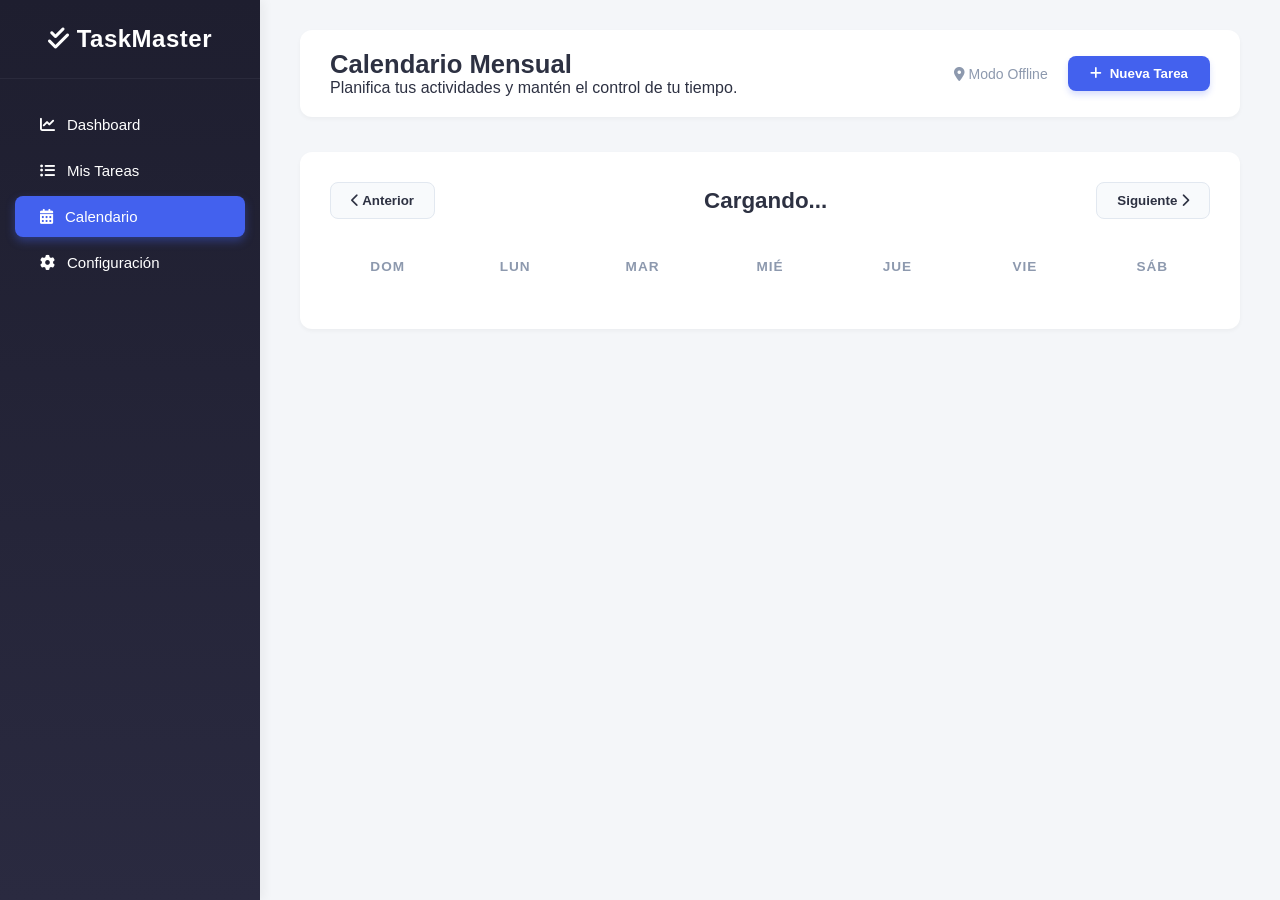
==== calendario.html @ 865f2378 "Creación de la vista calendario" ====
<!DOCTYPE html>
<html lang="es">
<head>
    <meta charset="UTF-8">
    <meta name="viewport" content="width=device-width, initial-scale=1.0">
    <title>Gestor de Tareas - Calendario</title>
    <link href="https://cdnjs.cloudflare.com/ajax/libs/font-awesome/6.0.0/css/all.min.css" rel="stylesheet">
    <link href="css/styles.css" rel="stylesheet">
</head>
<body>

    <aside class="sidebar" id="sidebar-container"></aside>

    <main class="main-content">
        <header class="topbar">
            <div>
                <h1>Calendario Mensual</h1>
                <p>Planifica tus actividades y mantén el control de tu tiempo.</p>
            </div>
            <div class="user-info">
                <span id="api-location"><i class="fas fa-map-marker-alt"></i> Obteniendo ubicación...</span>
                <button class="btn-primary" id="btn-open-modal"><i class="fas fa-plus"></i> Nueva Tarea</button>
            </div>
        </header>

        <section class="calendar-container">
            <div class="calendar-header-controls">
                <button id="prev-month"><i class="fas fa-chevron-left"></i> Anterior</button>
                <h2 id="calendar-month-year">Cargando...</h2>
                <button id="next-month">Siguiente <i class="fas fa-chevron-right"></i></button>
            </div>

            <div class="calendar-grid" style="margin-bottom: 10px;">
                <div class="calendar-day-name">Dom</div>
                <div class="calendar-day-name">Lun</div>
                <div class="calendar-day-name">Mar</div>
                <div class="calendar-day-name">Mié</div>
                <div class="calendar-day-name">Jue</div>
                <div class="calendar-day-name">Vie</div>
                <div class="calendar-day-name">Sáb</div>
            </div>

            <div class="calendar-grid" id="calendar-days">
            </div>
        </section>
    </main>

    <div class="modal" id="task-modal">
        <div class="modal-content">
            <h2 id="modal-title" style="margin-bottom: 20px;">Agregar Nueva Tarea</h2>
            <form id="task-form">
                <input type="hidden" id="task-id">
                <div class="form-group"><label>Título</label><input type="text" id="task-title" required></div>
                <div class="form-group"><label>Descripción</label><textarea id="task-desc" rows="3" required></textarea></div>
                <div class="form-group"><label>Fecha</label><input type="date" id="task-date" required></div>
                <div class="form-group">
                    <label>Estado</label>
                    <select id="task-status"><option value="pending">Pendiente</option><option value="completed">Completada</option></select>
                </div>
                <div class="modal-actions">
                    <button type="button" class="btn-cancel" id="btn-close-modal">Cancelar</button>
                    <button type="submit" class="btn-primary">Guardar</button>
                </div>
            </form>
        </div>
    </div>

    <script src="js/api.js"></script>
    <script src="js/crud.js"></script>
    <script src="js/main.js"></script>
</body>
</html>
---- css/styles.css ----
/* =========================================
   VARIABLES DE DISEÑO (TEMA MODERNO)
   ========================================= */
:root {
    --primary-color: #4361ee;
    --primary-hover: #3a53d0;
    --sidebar-bg: #1e1e2f; /* Un tono oscuro más elegante */
    --bg-color: #f4f6f9; /* Fondo general más suave */
    --text-dark: #2d3142;
    --text-light: #8d99ae;
    --success: #10b981; /* Verde más moderno (Tailwind) */
    --warning: #f59e0b; /* Amarillo/naranja más legible */
    --danger: #ef4444; /* Rojo vibrante */
    --white: #ffffff;
    --border-radius: 12px; /* Curvas más amigables */
    --shadow-sm: 0 2px 4px rgba(0,0,0,0.04);
    --shadow-md: 0 8px 16px rgba(0,0,0,0.06);
    --shadow-hover: 0 12px 24px rgba(67, 97, 238, 0.15);
}

/* =========================================
   RESETEO Y BASE
   ========================================= */
* { 
    margin: 0; 
    padding: 0; 
    box-sizing: border-box; 
    font-family: 'Inter', 'Segoe UI', Tahoma, Geneva, Verdana, sans-serif; 
}
body { 
    background-color: var(--bg-color); 
    color: var(--text-dark); 
    display: flex; 
    height: 100vh; 
    overflow: hidden; 
}

/* =========================================
   PANEL LATERAL (SIDEBAR)
   ========================================= */
.sidebar { 
    width: 260px; 
    background: linear-gradient(180deg, var(--sidebar-bg) 0%, #2a2a40 100%);
    color: var(--white); 
    display: flex; 
    flex-direction: column; 
    box-shadow: 4px 0 10px rgba(0,0,0,0.05);
    z-index: 10;
}
.sidebar-header { 
    padding: 25px 20px; 
    text-align: center; 
    border-bottom: 1px solid rgba(255,255,255,0.05); 
}
.sidebar-header h2 {
    font-size: 1.5rem;
    letter-spacing: 0.5px;
}
.sidebar-menu { 
    list-style: none; 
    padding: 20px 0; 
    flex: 1; 
}
.sidebar-menu li { 
    padding: 12px 25px; 
    margin: 5px 15px;
    border-radius: 8px;
    transition: all 0.3s ease; 
    cursor: pointer; 
}
.sidebar-menu li:hover { 
    background-color: rgba(255,255,255,0.08); 
    transform: translateX(5px);
}
.sidebar-menu li.active { 
    background-color: var(--primary-color); 
    box-shadow: 0 4px 10px rgba(67, 97, 238, 0.4);
}
.sidebar-menu li a { 
    color: var(--white); 
    text-decoration: none; 
    display: flex; 
    align-items: center; 
    gap: 12px; 
    font-size: 15px; 
    font-weight: 500;
}

/* =========================================
   CONTENEDOR PRINCIPAL Y HEADER
   ========================================= */
.main-content { 
    flex: 1; 
    display: flex; 
    flex-direction: column; 
    overflow-y: auto; 
    padding: 30px 40px; 
    scroll-behavior: smooth;
}

.topbar { 
    display: flex; 
    justify-content: space-between; 
    align-items: center; 
    margin-bottom: 35px; 
    background: var(--white);
    padding: 20px 30px;
    border-radius: var(--border-radius);
    box-shadow: var(--shadow-sm);
}
.topbar h1 { font-size: 1.6rem; color: var(--text-dark); }
.user-info { display: flex; align-items: center; gap: 20px; font-size: 14px; color: var(--text-light); }

/* Botones Globales */
.btn-primary { 
    background-color: var(--primary-color); 
    color: var(--white); 
    border: none; 
    padding: 10px 22px; 
    border-radius: 8px; 
    cursor: pointer; 
    font-weight: 600; 
    display: flex;
    align-items: center;
    gap: 8px;
    transition: all 0.3s ease; 
    box-shadow: 0 4px 6px rgba(67, 97, 238, 0.2);
}
.btn-primary:hover { 
    background-color: var(--primary-hover); 
    transform: translateY(-2px);
    box-shadow: 0 6px 12px rgba(67, 97, 238, 0.3);
}

/* =========================================
   DASHBOARD - HERO Y TARJETAS
   ========================================= */
.welcome-hero {
    background: linear-gradient(135deg, #4361ee 0%, #3f37c9 100%);
    color: white;
    padding: 40px;
    border-radius: var(--border-radius);
    margin-bottom: 35px;
    box-shadow: var(--shadow-md);
    position: relative;
    overflow: hidden;
}
/* Efecto decorativo en el Hero */
.welcome-hero::after {
    content: '';
    position: absolute;
    top: -50%;
    right: -10%;
    width: 300px;
    height: 300px;
    background: rgba(255,255,255,0.1);
    border-radius: 50%;
}
.welcome-hero h1 { margin-bottom: 10px; font-size: 2.2rem; font-weight: 700; position: relative; z-index: 1;}
.welcome-hero p { opacity: 0.9; font-size: 1.1rem; max-width: 700px; position: relative; z-index: 1;}

.dashboard-cards { 
    display: grid; 
    grid-template-columns: repeat(auto-fit, minmax(280px, 1fr)); 
    gap: 25px; 
    margin-bottom: 40px; 
}
.card { 
    background-color: var(--white); 
    padding: 25px; 
    border-radius: var(--border-radius); 
    box-shadow: var(--shadow-sm); 
    display: flex; 
    justify-content: space-between; 
    align-items: center; 
    transition: all 0.3s ease;
    border: 1px solid rgba(0,0,0,0.02);
}
.card:hover {
    transform: translateY(-5px);
    box-shadow: var(--shadow-hover);
}
.card-info h3 { font-size: 14px; color: var(--text-light); margin-bottom: 8px; text-transform: uppercase; letter-spacing: 0.5px;}
.card-info .number { font-size: 32px; font-weight: 800; color: var(--text-dark); }
.card i { font-size: 2.5rem; color: var(--primary-color); opacity: 0.2; }

/* =========================================
   SECCIÓN CRUD Y TABLAS (MIS TAREAS)
   ========================================= */
.crud-container { 
    background-color: var(--white); 
    padding: 30px; 
    border-radius: var(--border-radius); 
    box-shadow: var(--shadow-sm); 
    margin-bottom: 40px;
}
.crud-header { 
    display: flex; 
    justify-content: space-between; 
    align-items: center; 
    margin-bottom: 25px; 
    flex-wrap: wrap;
    gap: 15px;
}
.crud-controls { display: flex; gap: 15px; flex-wrap: wrap;}
.crud-controls input, .crud-controls select { 
    padding: 10px 15px; 
    border: 1px solid #e2e8f0; 
    border-radius: 8px; 
    outline: none; 
    font-size: 14px;
    transition: all 0.3s ease;
    background-color: #f8fafc;
}
.crud-controls input:focus, .crud-controls select:focus {
    border-color: var(--primary-color);
    box-shadow: 0 0 0 3px rgba(67, 97, 238, 0.1);
    background-color: var(--white);
}

/* Estilos de Tabla Mejorados */
.table-responsive {
    width: 100%;
    overflow-x: auto; /* Permite scroll horizontal en pantallas pequeñas */
}
table { 
    width: 100%; 
    border-collapse: separate; 
    border-spacing: 0;
}
th, td { 
    text-align: left; 
    padding: 16px 20px; 
    border-bottom: 1px solid #f1f5f9; 
}
th { 
    background-color: #f8fafc; 
    font-weight: 600; 
    color: var(--text-light);
    font-size: 13px;
    text-transform: uppercase;
    letter-spacing: 0.5px;
}
/* Redondear esquinas del encabezado de la tabla */
th:first-child { border-top-left-radius: 8px; border-bottom-left-radius: 8px; }
th:last-child { border-top-right-radius: 8px; border-bottom-right-radius: 8px; }

tbody tr { transition: background-color 0.2s ease; }
tbody tr:hover { background-color: #f8fafc; }

.status-badge { 
    padding: 6px 12px; 
    border-radius: 20px; 
    font-size: 12px; 
    font-weight: 600; 
    display: inline-block;
}
.status-pending { background-color: rgba(245, 158, 11, 0.15); color: #d97706; }
.status-completed { background-color: rgba(16, 185, 129, 0.15); color: #059669; }

.action-btns button { 
    background: #f1f5f9; 
    border: none; 
    cursor: pointer; 
    font-size: 15px; 
    margin-right: 8px; 
    width: 32px;
    height: 32px;
    border-radius: 6px;
    transition: all 0.2s ease; 
}
.btn-edit { color: var(--primary-color); }
.btn-delete { color: var(--danger); }
.action-btns button:hover.btn-edit { background: var(--primary-color); color: white; }
.action-btns button:hover.btn-delete { background: var(--danger); color: white; }

/* =========================================
   MODAL DE FORMULARIOS
   ========================================= */
.modal { 
    display: none; 
    position: fixed; 
    top: 0; left: 0; width: 100%; height: 100%; 
    background-color: rgba(15, 23, 42, 0.6); 
    backdrop-filter: blur(4px); /* Efecto vidrio */
    align-items: center; 
    justify-content: center; 
    z-index: 1000; 
}
.modal-content { 
    background-color: var(--white); 
    padding: 35px; 
    border-radius: 16px; 
    width: 100%;
    max-width: 450px; 
    box-shadow: 0 20px 25px -5px rgba(0, 0, 0, 0.1); 
    transform: translateY(-20px);
    animation: modalSlideIn 0.3s forwards ease-out;
}
@keyframes modalSlideIn {
    to { transform: translateY(0); }
}
.form-group { margin-bottom: 20px; }
.form-group label { display: block; margin-bottom: 8px; font-weight: 600; font-size: 14px; color: var(--text-dark);}
.form-group input, .form-group textarea, .form-group select { 
    width: 100%; 
    padding: 12px; 
    border: 1px solid #e2e8f0; 
    border-radius: 8px; 
    outline: none; 
    font-size: 15px;
    transition: border-color 0.3s;
}
.form-group input:focus, .form-group textarea:focus, .form-group select:focus {
    border-color: var(--primary-color);
    box-shadow: 0 0 0 3px rgba(67, 97, 238, 0.1);
}
.modal-actions { display: flex; justify-content: flex-end; gap: 12px; margin-top: 30px; }
.btn-cancel { 
    background-color: #f1f5f9; 
    color: var(--text-dark); 
    border: none; 
    padding: 10px 20px; 
    border-radius: 8px; 
    cursor: pointer; 
    font-weight: 600;
    transition: 0.2s;
}
.btn-cancel:hover { background-color: #e2e8f0; }

/* =========================================
   ACCESOS DIRECTOS Y SECCIONES
   ========================================= */
.features-section {
    display: grid;
    grid-template-columns: repeat(auto-fit, minmax(280px, 1fr));
    gap: 25px;
    margin-bottom: 40px;
}
.feature-item {
    background: white;
    padding: 25px;
    border-radius: var(--border-radius);
    border-top: 4px solid var(--primary-color);
    box-shadow: var(--shadow-sm);
    transition: transform 0.3s ease;
}
.feature-item:hover { transform: translateY(-5px); box-shadow: var(--shadow-md); }
.feature-item i { font-size: 1.8rem; color: var(--primary-color); margin-bottom: 15px; display: block; }
.feature-item h3 { margin-bottom: 10px; color: var(--text-dark); }
.feature-item p { color: var(--text-light); font-size: 0.95rem; line-height: 1.5;}

.quick-access-grid {
    display: grid;
    grid-template-columns: repeat(auto-fit, minmax(220px, 1fr));
    gap: 20px;
    margin-bottom: 40px;
}
.action-card {
    background: white;
    padding: 30px 20px;
    text-align: center;
    border-radius: var(--border-radius);
    text-decoration: none;
    color: var(--text-dark);
    box-shadow: var(--shadow-sm);
    transition: all 0.3s ease;
    display: flex;
    flex-direction: column;
    align-items: center;
    gap: 12px;
    border: 1px solid transparent;
}
.action-card:hover {
    transform: translateY(-8px);
    box-shadow: var(--shadow-hover);
    border-color: rgba(67, 97, 238, 0.2);
}
.action-card i { font-size: 2.5rem; color: var(--primary-color); transition: transform 0.3s;}
.action-card:hover i { transform: scale(1.1); }
.action-card span { font-weight: 700; font-size: 1.1rem; }
.action-card small { color: var(--text-light); font-size: 0.9rem; }

.section-title {
    margin: 10px 0 25px 0;
    font-size: 1.5rem;
    color: var(--text-dark);
    display: flex;
    align-items: center;
    gap: 12px;
}

/* =========================================
   CALENDARIO
   ========================================= */
.calendar-container {
    background-color: var(--white);
    padding: 30px;
    border-radius: var(--border-radius);
    box-shadow: var(--shadow-sm);
}
.calendar-header-controls {
    display: flex;
    justify-content: space-between;
    align-items: center;
    margin-bottom: 25px;
}
.calendar-header-controls h2 { color: var(--text-dark); font-size: 1.4rem; }
.calendar-header-controls button {
    background: #f8fafc;
    border: 1px solid #e2e8f0;
    padding: 10px 20px;
    border-radius: 8px;
    cursor: pointer;
    font-weight: 600;
    transition: all 0.3s;
    color: var(--text-dark);
}
.calendar-header-controls button:hover {
    background-color: var(--primary-color);
    color: white;
    border-color: var(--primary-color);
}
.calendar-grid {
    display: grid;
    grid-template-columns: repeat(7, 1fr);
    gap: 12px;
}
.calendar-day-name {
    text-align: center;
    font-weight: 700;
    color: var(--text-light);
    padding: 15px 0;
    text-transform: uppercase;
    font-size: 0.85rem;
    letter-spacing: 1px;
}
.calendar-day {
    border: 1px solid #f1f5f9;
    border-radius: 10px;
    min-height: 120px;
    padding: 12px;
    transition: all 0.2s ease;
    display: flex;
    flex-direction: column;
    gap: 8px;
    background: white;
}
.calendar-day:hover {
    border-color: rgba(67, 97, 238, 0.3);
    box-shadow: 0 4px 12px rgba(67, 97, 238, 0.08);
}
.day-number { font-weight: 700; color: var(--text-dark); align-self: flex-end; font-size: 1rem;}
.cal-task {
    background-color: rgba(67, 97, 238, 0.1);
    color: var(--primary-color);
    font-size: 0.75rem;
    padding: 6px 10px;
    border-radius: 6px;
    font-weight: 600;
    white-space: nowrap;
    overflow: hidden;
    text-overflow: ellipsis;
    cursor: pointer;
    transition: background 0.2s;
}
.cal-task:hover { background-color: rgba(67, 97, 238, 0.2); }
.cal-task.completed { background-color: rgba(16, 185, 129, 0.1); color: var(--success); }
.cal-task.completed:hover { background-color: rgba(16, 185, 129, 0.2); }
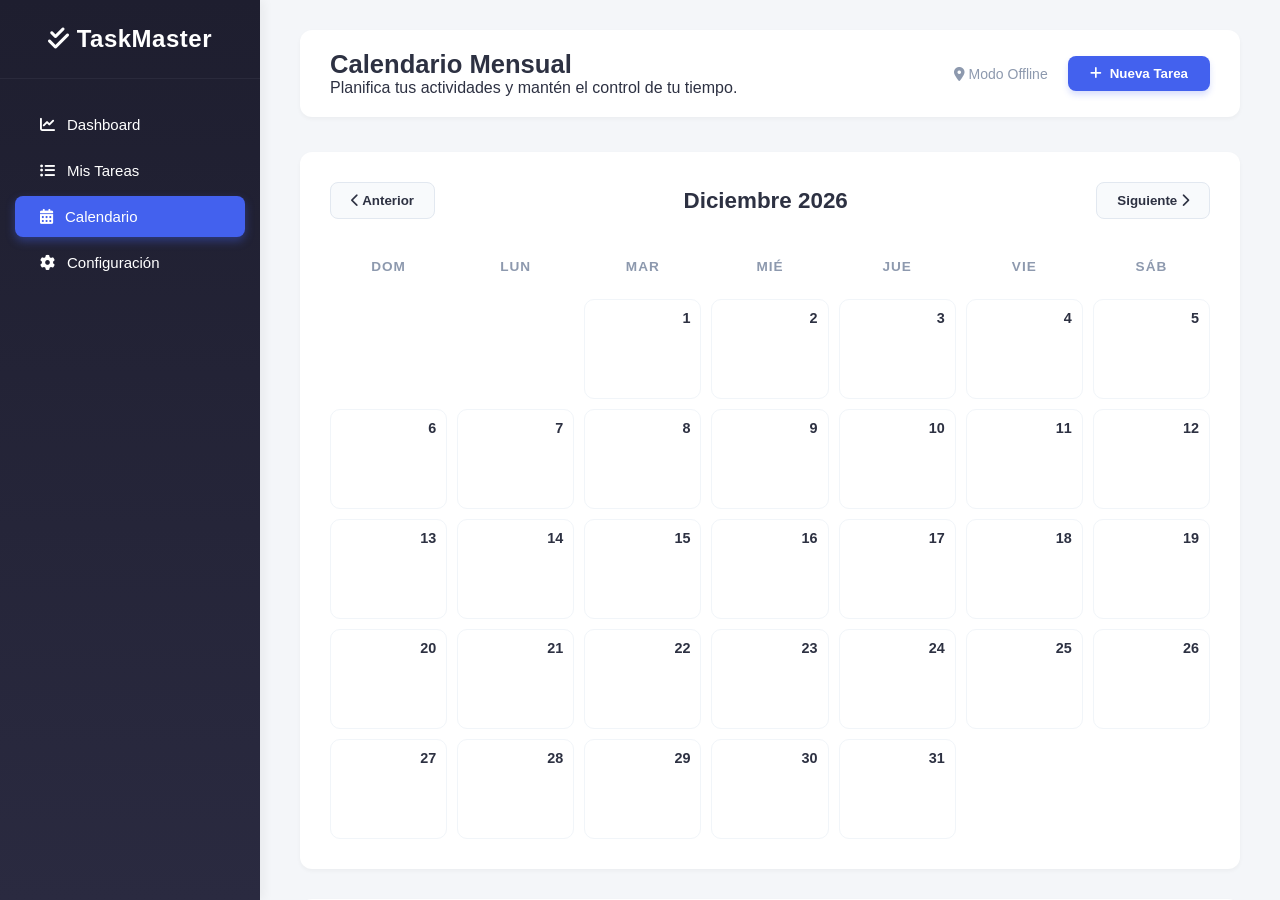
==== commit dee80af1: "style(ui): mejora vistas HTML y reajusta estilos CSS Se optimiza la estructura en calendario.html, i" ====
--- a/calendario.html
+++ b/calendario.html
@@ -6,6 +6,20 @@
     <title>Gestor de Tareas - Calendario</title>
     <link href="https://cdnjs.cloudflare.com/ajax/libs/font-awesome/6.0.0/css/all.min.css" rel="stylesheet">
     <link href="css/styles.css" rel="stylesheet">
+    <style>
+        .sortable-header { 
+            cursor: pointer; 
+            user-select: none; 
+            transition: color 0.2s ease; 
+        }
+        .sortable-header:hover { 
+            color: var(--primary-color); 
+        }
+        .sortable-header i {
+            margin-left: 5px;
+            font-size: 0.9em;
+        }
+    </style>
 </head>
 <body>
 
@@ -26,7 +40,10 @@
         <section class="calendar-container">
             <div class="calendar-header-controls">
                 <button id="prev-month"><i class="fas fa-chevron-left"></i> Anterior</button>
-                <h2 id="calendar-month-year">Cargando...</h2>
+                <div style="position: relative; cursor: pointer;" title="Haz clic para buscar un mes o año">
+                    <h2 id="calendar-month-year">Cargando...</h2>
+                    <input type="month" id="month-picker" style="position: absolute; top: 0; left: 0; width: 100%; height: 100%; opacity: 0; cursor: pointer;">
+                </div>
                 <button id="next-month">Siguiente <i class="fas fa-chevron-right"></i></button>
             </div>
 
@@ -40,7 +57,45 @@
                 <div class="calendar-day-name">Sáb</div>
             </div>
 
-            <div class="calendar-grid" id="calendar-days">
+            <div class="calendar-grid" id="calendar-days"></div>
+        </section>
+
+        <section class="crud-container" style="margin-top: 30px;">
+            <div class="crud-header">
+                <h3 class="section-title" style="margin:0;"><i class="fas fa-list-check"></i> Detalle de Tareas</h3>
+                <div class="crud-controls">
+                    <input type="text" id="search-input" placeholder="Buscar por ID o Título...">
+
+                    <input type="date" id="filter-date-start" title="Desde la fecha...">
+                    <input type="date" id="filter-date-end" title="Hasta la fecha...">
+                    
+                    <select id="filter-status" title="Filtrar por Estado">
+                        <option value="all">Todas las tareas</option>
+                        <option value="pending">Solo Pendientes</option>
+                        <option value="completed">Solo Completadas</option>
+                    </select>
+                </div>
+            </div>
+            
+            <div class="table-responsive">
+                <table>
+                    <thead>
+                        <tr>
+                            <th>ID</th><th>Título</th><th>Descripción</th>
+                            <th id="th-fecha" class="sortable-header" title="Clic para ordenar">
+                                Fecha <i id="sort-icon" class="fas fa-sort-down"></i>
+                            </th>
+                            <th>Estado</th><th>Acciones</th>
+                        </tr>
+                    </thead>
+                    <tbody id="tasks-tbody"></tbody>
+                </table>
+            </div>
+
+            <div id="pagination-controls" style="display: flex; justify-content: flex-end; align-items: center; gap: 15px; margin-top: 20px;">
+                <button id="btn-prev-page" class="btn-cancel"><i class="fas fa-chevron-left"></i> Anterior</button>
+                <span id="page-info" style="font-weight: 600; color: var(--text-dark);">Página 1</span>
+                <button id="btn-next-page" class="btn-cancel">Siguiente <i class="fas fa-chevron-right"></i></button>
             </div>
         </section>
     </main>
@@ -65,6 +120,44 @@
         </div>
     </div>
 
+    <div class="modal" id="delete-confirm-modal">
+        <div class="modal-content" style="max-width: 400px; text-align: center;">
+            <div style="font-size: 3rem; color: var(--danger); margin-bottom: 15px;">
+                <i class="fas fa-exclamation-triangle"></i>
+            </div>
+            <h2 id="delete-modal-title" style="margin-bottom: 10px;">¿Eliminar Tarea?</h2>
+            <p id="delete-modal-text" style="color: var(--text-light); margin-bottom: 25px;">Esta acción es permanente y no se puede deshacer. ¿Estás seguro?</p>
+            <div class="modal-actions" style="justify-content: center; width: 100%;">
+                <button type="button" class="btn-cancel" id="btn-cancel-delete">Cancelar</button>
+                <button type="button" class="btn-primary" id="btn-confirm-delete" style="background-color: var(--danger); box-shadow: 0 4px 6px rgba(239, 68, 68, 0.2);">Sí, Eliminar</button>
+            </div>
+        </div>
+    </div>
+
+    <div class="modal" id="view-task-modal">
+        <div class="modal-content" style="max-width: 500px;">
+            <div style="display: flex; justify-content: space-between; align-items: flex-start; margin-bottom: 20px; gap: 15px;">
+                <h2 id="view-task-title" style="word-break: break-word; color: var(--primary-color); margin: 0;">Título de la tarea</h2>
+                <span id="view-task-status" class="status-badge" style="white-space: nowrap;">Estado</span>
+            </div>
+            
+            <div style="margin-bottom: 15px; color: var(--text-light); font-size: 0.95rem;">
+                <p><strong><i class="fas fa-fingerprint"></i> ID:</strong> <span id="view-task-id"></span></p>
+                <p style="margin-top: 8px;"><strong><i class="fas fa-calendar-alt"></i> Fecha planificada:</strong> <span id="view-task-date"></span></p>
+            </div>
+            
+            <div style="margin-bottom: 25px;">
+                <p style="color: var(--text-light); font-size: 0.95rem; margin-bottom: 8px;"><strong><i class="fas fa-align-left"></i> Descripción:</strong></p>
+                <div id="view-task-desc" style="background: var(--bg-color); padding: 15px; border-radius: 8px; color: var(--text-dark); white-space: pre-wrap; font-size: 0.95rem; line-height: 1.5; max-height: 200px; overflow-y: auto;"></div>
+            </div>
+            
+            <div class="modal-actions" style="justify-content: flex-end;">
+                <button type="button" class="btn-cancel" id="btn-close-view">Cerrar</button>
+                <button type="button" class="btn-primary" id="btn-edit-from-view"><i class="fas fa-edit"></i> Editar Tarea</button>
+            </div>
+        </div>
+    </div>
+
     <script src="js/api.js"></script>
     <script src="js/crud.js"></script>
     <script src="js/main.js"></script>
--- a/css/styles.css
+++ b/css/styles.css
@@ -4,15 +4,15 @@
 :root {
     --primary-color: #4361ee;
     --primary-hover: #3a53d0;
-    --sidebar-bg: #1e1e2f; /* Un tono oscuro más elegante */
-    --bg-color: #f4f6f9; /* Fondo general más suave */
+    --sidebar-bg: #1e1e2f; 
+    --bg-color: #f4f6f9; 
     --text-dark: #2d3142;
     --text-light: #8d99ae;
-    --success: #10b981; /* Verde más moderno (Tailwind) */
-    --warning: #f59e0b; /* Amarillo/naranja más legible */
-    --danger: #ef4444; /* Rojo vibrante */
+    --success: #10b981; 
+    --warning: #f59e0b; 
+    --danger: #ef4444; 
     --white: #ffffff;
-    --border-radius: 12px; /* Curvas más amigables */
+    --border-radius: 12px; 
     --shadow-sm: 0 2px 4px rgba(0,0,0,0.04);
     --shadow-md: 0 8px 16px rgba(0,0,0,0.06);
     --shadow-hover: 0 12px 24px rgba(67, 97, 238, 0.15);
@@ -137,31 +137,67 @@
    ========================================= */
 .welcome-hero {
     background: linear-gradient(135deg, #4361ee 0%, #3f37c9 100%);
-    color: white;
-    padding: 40px;
     border-radius: var(--border-radius);
-    margin-bottom: 35px;
+    /* Padding más pequeño en móviles (15px) y hasta 40px en PC */
+    padding: clamp(15px, 4vw, 40px); 
+    margin-bottom: 40px;     
     box-shadow: var(--shadow-md);
     position: relative;
     overflow: hidden;
-}
-/* Efecto decorativo en el Hero */
+    z-index: 1; 
+    
+    display: flex;
+    flex-direction: column;
+    justify-content: center;
+    gap: 10px; 
+    
+    /* LA CLAVE: Forzar a la caja a crecer verticalmente si el texto lo necesita */
+    height: auto; 
+    min-height: fit-content; 
+    box-sizing: border-box; 
+    width: 100%;
+}
+
+/* Efecto de círculo de fondo */
 .welcome-hero::after {
     content: '';
     position: absolute;
-    top: -50%;
-    right: -10%;
-    width: 300px;
-    height: 300px;
-    background: rgba(255,255,255,0.1);
+    top: -20%; 
+    right: -5%;
+    width: clamp(150px, 30vw, 350px); 
+    height: clamp(150px, 30vw, 350px);
+    background: rgba(255, 255, 255, 0.08); 
     border-radius: 50%;
-}
-.welcome-hero h1 { margin-bottom: 10px; font-size: 2.2rem; font-weight: 700; position: relative; z-index: 1;}
-.welcome-hero p { opacity: 0.9; font-size: 1.1rem; max-width: 700px; position: relative; z-index: 1;}
+    z-index: -1; 
+    pointer-events: none; 
+}
+
+.welcome-hero h1 { 
+    margin: 0; 
+    /* Reducimos drásticamente el tamaño mínimo a 1.2rem para móviles/zoom */
+    font-size: clamp(1.2rem, 5vw, 2.2rem); 
+    font-weight: 800; 
+    color: #ffffff;
+    text-shadow: 0 2px 6px rgba(0, 0, 0, 0.2); 
+    letter-spacing: -0.5px; 
+    line-height: 1.2; 
+    word-wrap: break-word; /* Evita que palabras muy largas rompan el diseño */
+}
+
+/* Estilos para el texto descriptivo */
+.welcome-hero h2 { 
+    margin: 0;
+    /* Reducimos el tamaño mínimo a 0.85rem para que no invada toda la pantalla */
+    font-size: clamp(0.85rem, 3vw, 1.1rem); 
+    max-width: 100%; /* Permitimos que use el ancho disponible en móvil */
+    line-height: 1.5;
+    color: rgba(255, 255, 255, 0.9); 
+    text-shadow: 0 1px 2px rgba(0, 0, 0, 0.15); 
+}
 
 .dashboard-cards { 
     display: grid; 
-    grid-template-columns: repeat(auto-fit, minmax(280px, 1fr)); 
+    grid-template-columns: repeat(auto-fit, minmax(250px, 1fr)); 
     gap: 25px; 
     margin-bottom: 40px; 
 }
@@ -202,7 +238,7 @@
     flex-wrap: wrap;
     gap: 15px;
 }
-.crud-controls { display: flex; gap: 15px; flex-wrap: wrap;}
+.crud-controls { display: flex; gap: 15px; flex-wrap: wrap; width: 100%; justify-content: flex-end;}
 .crud-controls input, .crud-controls select { 
     padding: 10px 15px; 
     border: 1px solid #e2e8f0; 
@@ -211,6 +247,8 @@
     font-size: 14px;
     transition: all 0.3s ease;
     background-color: #f8fafc;
+    flex: 1; /* Permite que se adapten mejor */
+    min-width: 150px;
 }
 .crud-controls input:focus, .crud-controls select:focus {
     border-color: var(--primary-color);
@@ -221,12 +259,14 @@
 /* Estilos de Tabla Mejorados */
 .table-responsive {
     width: 100%;
-    overflow-x: auto; /* Permite scroll horizontal en pantallas pequeñas */
+    overflow-x: auto; 
+    -webkit-overflow-scrolling: touch; /* Scroll suave en móviles */
 }
 table { 
     width: 100%; 
     border-collapse: separate; 
     border-spacing: 0;
+    min-width: 600px; /* Evita que la tabla colapse demasiado */
 }
 th, td { 
     text-align: left; 
@@ -241,7 +281,6 @@
     text-transform: uppercase;
     letter-spacing: 0.5px;
 }
-/* Redondear esquinas del encabezado de la tabla */
 th:first-child { border-top-left-radius: 8px; border-bottom-left-radius: 8px; }
 th:last-child { border-top-right-radius: 8px; border-bottom-right-radius: 8px; }
 
@@ -282,7 +321,7 @@
     position: fixed; 
     top: 0; left: 0; width: 100%; height: 100%; 
     background-color: rgba(15, 23, 42, 0.6); 
-    backdrop-filter: blur(4px); /* Efecto vidrio */
+    backdrop-filter: blur(4px); 
     align-items: center; 
     justify-content: center; 
     z-index: 1000; 
@@ -291,7 +330,7 @@
     background-color: var(--white); 
     padding: 35px; 
     border-radius: 16px; 
-    width: 100%;
+    width: 90%;
     max-width: 450px; 
     box-shadow: 0 20px 25px -5px rgba(0, 0, 0, 0.1); 
     transform: translateY(-20px);
@@ -333,7 +372,7 @@
    ========================================= */
 .features-section {
     display: grid;
-    grid-template-columns: repeat(auto-fit, minmax(280px, 1fr));
+    grid-template-columns: repeat(auto-fit, minmax(250px, 1fr));
     gap: 25px;
     margin-bottom: 40px;
 }
@@ -404,8 +443,10 @@
     justify-content: space-between;
     align-items: center;
     margin-bottom: 25px;
-}
-.calendar-header-controls h2 { color: var(--text-dark); font-size: 1.4rem; }
+    flex-wrap: wrap;
+    gap: 10px;
+}
+.calendar-header-controls h2 { color: var(--text-dark); font-size: 1.4rem; text-align: center; }
 .calendar-header-controls button {
     background: #f8fafc;
     border: 1px solid #e2e8f0;
@@ -424,7 +465,7 @@
 .calendar-grid {
     display: grid;
     grid-template-columns: repeat(7, 1fr);
-    gap: 12px;
+    gap: 10px;
 }
 .calendar-day-name {
     text-align: center;
@@ -438,24 +479,24 @@
 .calendar-day {
     border: 1px solid #f1f5f9;
     border-radius: 10px;
-    min-height: 120px;
-    padding: 12px;
+    min-height: 100px;
+    padding: 10px;
     transition: all 0.2s ease;
     display: flex;
     flex-direction: column;
-    gap: 8px;
+    gap: 6px;
     background: white;
 }
 .calendar-day:hover {
     border-color: rgba(67, 97, 238, 0.3);
     box-shadow: 0 4px 12px rgba(67, 97, 238, 0.08);
 }
-.day-number { font-weight: 700; color: var(--text-dark); align-self: flex-end; font-size: 1rem;}
+.day-number { font-weight: 700; color: var(--text-dark); align-self: flex-end; font-size: 0.9rem;}
 .cal-task {
     background-color: rgba(67, 97, 238, 0.1);
     color: var(--primary-color);
-    font-size: 0.75rem;
-    padding: 6px 10px;
+    font-size: 0.7rem;
+    padding: 5px 8px;
     border-radius: 6px;
     font-weight: 600;
     white-space: nowrap;
@@ -466,4 +507,209 @@
 }
 .cal-task:hover { background-color: rgba(67, 97, 238, 0.2); }
 .cal-task.completed { background-color: rgba(16, 185, 129, 0.1); color: var(--success); }
-.cal-task.completed:hover { background-color: rgba(16, 185, 129, 0.2); }+.cal-task.completed:hover { background-color: rgba(16, 185, 129, 0.2); }
+
+
+/* =========================================
+   DISEÑO RESPONSIVO (MÓVILES Y TABLETS)
+   ========================================= */
+
+@media (max-width: 900px) {
+    /* Cambiar el layout global para que el menú vaya arriba */
+    body {
+        flex-direction: column;
+    }
+
+    /* Ajustes del Panel Lateral (Sidebar) para móviles */
+    .sidebar {
+        width: 100%;
+        background: var(--sidebar-bg);
+        box-shadow: 0 4px 10px rgba(0,0,0,0.1);
+    }
+    
+    .sidebar-header {
+        padding: 15px;
+        border-bottom: none;
+    }
+    
+    .sidebar-header h2 {
+        font-size: 1.3rem;
+    }
+
+    /* Convertir el menú vertical en horizontal deslizable */
+    .sidebar-menu {
+        display: flex;
+        flex-direction: row;
+        padding: 0 15px 15px 15px;
+        overflow-x: auto;
+        -webkit-overflow-scrolling: touch;
+    }
+    
+    /* Ocultar la barra de scroll visual para un look limpio */
+    .sidebar-menu::-webkit-scrollbar { display: none; }
+    .sidebar-menu { -ms-overflow-style: none; scrollbar-width: none; }
+
+    .sidebar-menu li {
+        flex: 0 0 auto; /* Evita que los botones se encojan */
+        margin: 0 5px;
+        padding: 10px 15px;
+    }
+
+    /* Ajustes del contenido principal */
+    .main-content {
+        padding: 20px 15px;
+    }
+
+    .topbar {
+        flex-direction: column;
+        align-items: flex-start;
+        gap: 15px;
+        padding: 20px;
+    }
+
+    .user-info {
+        width: 100%;
+        justify-content: space-between;
+        flex-direction: row-reverse; /* Pone el botón de "+ Tarea" a la derecha */
+    }
+
+    .welcome-hero {
+        padding: 25px;
+    }
+    
+    .welcome-hero h1 {
+        font-size: 1.7rem;
+    }
+
+    .dashboard-cards {
+        grid-template-columns: 1fr; /* Una columna en pantallas pequeñas */
+    }
+
+    /* Ajustes para el CRUD y Tablas */
+    .crud-container {
+        padding: 20px;
+    }
+
+    .crud-header {
+        flex-direction: column;
+        align-items: stretch;
+    }
+
+    .crud-controls {
+        flex-direction: column;
+    }
+
+    .crud-controls input, .crud-controls select {
+        width: 100%;
+    }
+
+    /* Ajustes del Calendario para que quepa en móvil */
+    .calendar-container {
+        padding: 15px;
+    }
+
+    .calendar-header-controls {
+        flex-direction: column;
+        gap: 15px;
+    }
+
+    .calendar-header-controls button {
+        width: 100%;
+    }
+    
+    .calendar-grid {
+        gap: 5px; /* Menos espacio entre días */
+    }
+
+    .calendar-day-name {
+        font-size: 0.7rem;
+        padding: 10px 0;
+    }
+
+    .calendar-day {
+        min-height: 70px;
+        padding: 5px;
+        border-radius: 6px;
+    }
+
+    .day-number {
+        font-size: 0.8rem;
+    }
+
+    .cal-task {
+        font-size: 0.6rem;
+        padding: 3px 5px;
+    }
+}
+
+/* Ajustes extra para teléfonos muy pequeños (ej. iPhone SE) */
+@media (max-width: 400px) {
+    .features-section, .quick-access-grid {
+        grid-template-columns: 1fr;
+    }
+    
+    .modal-content {
+        padding: 25px 20px;
+    }
+}
+
+/* =========================================
+   SISTEMA DE NOTIFICACIONES (TOASTS)
+   ========================================= */
+#toast-container {
+    position: fixed;
+    bottom: 25px;
+    right: 25px;
+    z-index: 9999;
+    display: flex;
+    flex-direction: column;
+    gap: 12px;
+}
+
+.toast-notification {
+    min-width: 280px;
+    background-color: var(--white);
+    color: var(--text-dark);
+    padding: 16px 20px;
+    border-radius: var(--border-radius);
+    box-shadow: 0 10px 30px rgba(0,0,0,0.15);
+    display: flex;
+    align-items: center;
+    gap: 15px;
+    font-weight: 600;
+    font-size: 14px;
+    transform: translateX(120%);
+    transition: transform 0.4s cubic-bezier(0.68, -0.55, 0.265, 1.55);
+    border-left: 5px solid transparent;
+}
+
+.toast-notification.show {
+    transform: translateX(0);
+}
+
+.toast-success { border-left-color: var(--success); }
+.toast-success i { color: var(--success); font-size: 1.4rem; }
+
+.toast-danger { border-left-color: var(--danger); }
+.toast-danger i { color: var(--danger); font-size: 1.4rem; }
+
+.toast-info { border-left-color: var(--primary-color); }
+.toast-info i { color: var(--primary-color); font-size: 1.4rem; }
+
+.date-filters { display: flex; gap: 10px; flex: 1; min-width: 250px;}
+        .pagination-controls { display: flex; justify-content: space-between; align-items: center; margin-top: 20px; padding: 10px 0; border-top: 1px solid #f1f5f9; }
+        .pagination-controls span { font-weight: 600; color: var(--text-dark); }
+        
+        /* Estilos para el encabezado ordenable */
+        .sortable-header { 
+            cursor: pointer; 
+            user-select: none; 
+            transition: color 0.2s ease; 
+        }
+        .sortable-header:hover { 
+            color: var(--primary-color); 
+        }
+        .sortable-header i {
+            margin-left: 5px;
+            font-size: 0.9em;
+        }
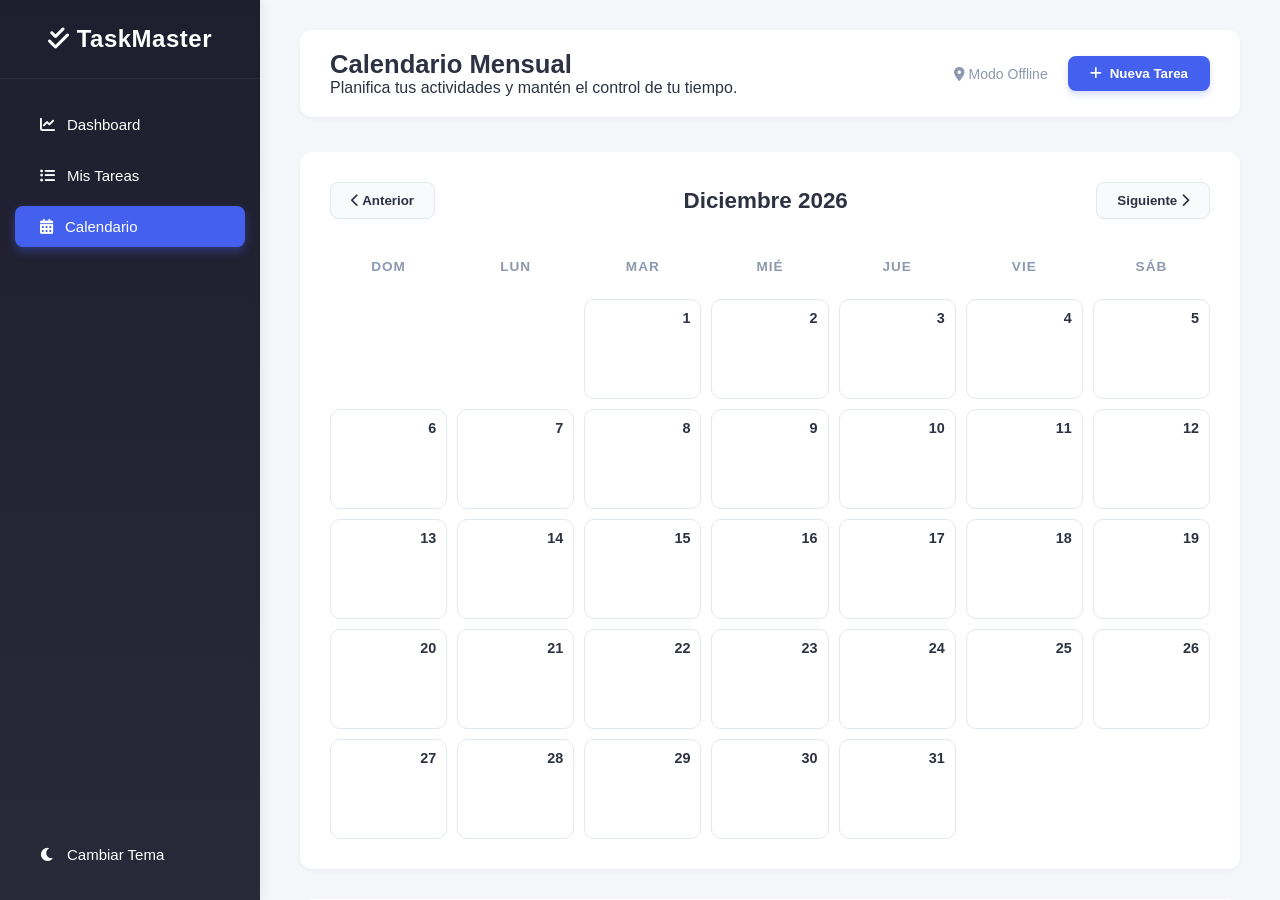
==== commit 532c9688: "Mejora UI en modo oscuro, optimización responsiva y limpieza de código" ====
--- a/calendario.html
+++ b/calendario.html
@@ -6,20 +6,6 @@
     <title>Gestor de Tareas - Calendario</title>
     <link href="https://cdnjs.cloudflare.com/ajax/libs/font-awesome/6.0.0/css/all.min.css" rel="stylesheet">
     <link href="css/styles.css" rel="stylesheet">
-    <style>
-        .sortable-header { 
-            cursor: pointer; 
-            user-select: none; 
-            transition: color 0.2s ease; 
-        }
-        .sortable-header:hover { 
-            color: var(--primary-color); 
-        }
-        .sortable-header i {
-            margin-left: 5px;
-            font-size: 0.9em;
-        }
-    </style>
 </head>
 <body>
 
@@ -158,6 +144,7 @@
         </div>
     </div>
 
+    <script src="js/lastview.js"></script>
     <script src="js/api.js"></script>
     <script src="js/crud.js"></script>
     <script src="js/main.js"></script>
--- a/css/styles.css
+++ b/css/styles.css
@@ -1,13 +1,14 @@
-/* =========================================
-   VARIABLES DE DISEÑO (TEMA MODERNO)
-   ========================================= */
 :root {
     --primary-color: #4361ee;
     --primary-hover: #3a53d0;
     --sidebar-bg: #1e1e2f; 
     --bg-color: #f4f6f9; 
+    --card-bg: #ffffff;
     --text-dark: #2d3142;
     --text-light: #8d99ae;
+    --border-color: #e2e8f0;
+    --input-bg: #f8fafc;
+    --hover-bg: #f1f5f9;
     --success: #10b981; 
     --warning: #f59e0b; 
     --danger: #ef4444; 
@@ -18,49 +19,69 @@
     --shadow-hover: 0 12px 24px rgba(67, 97, 238, 0.15);
 }
 
-/* =========================================
-   RESETEO Y BASE
-   ========================================= */
+body.dark-theme {
+    --primary-color: #6366f1;
+    --primary-hover: #4f46e5;
+    --sidebar-bg: #0b1120;
+    --bg-color: #0f172a;
+    --card-bg: #1e293b;
+    --text-dark: #f8fafc;
+    --text-light: #94a3b8;
+    --border-color: #334155;
+    --input-bg: #0f172a;
+    --hover-bg: #334155;
+    --white: #ffffff; 
+    --shadow-sm: 0 2px 4px rgba(0,0,0,0.3);
+    --shadow-md: 0 8px 16px rgba(0,0,0,0.4);
+    --shadow-hover: 0 12px 24px rgba(99, 102, 241, 0.25);
+}
+
 * { 
     margin: 0; 
     padding: 0; 
     box-sizing: border-box; 
     font-family: 'Inter', 'Segoe UI', Tahoma, Geneva, Verdana, sans-serif; 
 }
+
 body { 
     background-color: var(--bg-color); 
     color: var(--text-dark); 
     display: flex; 
     height: 100vh; 
     overflow: hidden; 
-}
-
-/* =========================================
-   PANEL LATERAL (SIDEBAR)
-   ========================================= */
+    transition: background-color 0.3s ease, color 0.3s ease;
+}
+
 .sidebar { 
     width: 260px; 
-    background: linear-gradient(180deg, var(--sidebar-bg) 0%, #2a2a40 100%);
-    color: var(--white); 
+    background: linear-gradient(180deg, var(--sidebar-bg) 0%, rgba(30,30,47,0.95) 100%);
+    color: #ffffff; 
     display: flex; 
     flex-direction: column; 
     box-shadow: 4px 0 10px rgba(0,0,0,0.05);
     z-index: 10;
-}
+    transition: background 0.3s ease;
+}
+
 .sidebar-header { 
     padding: 25px 20px; 
     text-align: center; 
     border-bottom: 1px solid rgba(255,255,255,0.05); 
 }
+
 .sidebar-header h2 {
     font-size: 1.5rem;
     letter-spacing: 0.5px;
 }
+
 .sidebar-menu { 
     list-style: none; 
     padding: 20px 0; 
     flex: 1; 
-}
+    display: flex;
+    flex-direction: column;
+}
+
 .sidebar-menu li { 
     padding: 12px 25px; 
     margin: 5px 15px;
@@ -68,16 +89,19 @@
     transition: all 0.3s ease; 
     cursor: pointer; 
 }
+
 .sidebar-menu li:hover { 
     background-color: rgba(255,255,255,0.08); 
     transform: translateX(5px);
 }
+
 .sidebar-menu li.active { 
     background-color: var(--primary-color); 
     box-shadow: 0 4px 10px rgba(67, 97, 238, 0.4);
 }
+
 .sidebar-menu li a { 
-    color: var(--white); 
+    color: #ffffff; 
     text-decoration: none; 
     display: flex; 
     align-items: center; 
@@ -86,9 +110,18 @@
     font-weight: 500;
 }
 
-/* =========================================
-   CONTENEDOR PRINCIPAL Y HEADER
-   ========================================= */
+/* Solo empujamos el botón al fondo, dejando que su tamaño sea el mismo que los demás */
+#theme-toggle-btn {
+    margin-top: auto; 
+}
+
+/* Opcional: Que el icono brille como un sol en modo oscuro */
+body.dark-theme #theme-toggle-btn i {
+    color: #fbbf24; 
+    text-shadow: 0 0 10px rgba(251, 191, 36, 0.5); 
+    transition: transform 0.5s ease, color 0.3s ease;
+}
+
 .main-content { 
     flex: 1; 
     display: flex; 
@@ -103,15 +136,16 @@
     justify-content: space-between; 
     align-items: center; 
     margin-bottom: 35px; 
-    background: var(--white);
+    background: var(--card-bg);
     padding: 20px 30px;
     border-radius: var(--border-radius);
     box-shadow: var(--shadow-sm);
-}
+    transition: background-color 0.3s ease;
+}
+
 .topbar h1 { font-size: 1.6rem; color: var(--text-dark); }
 .user-info { display: flex; align-items: center; gap: 20px; font-size: 14px; color: var(--text-light); }
 
-/* Botones Globales */
 .btn-primary { 
     background-color: var(--primary-color); 
     color: var(--white); 
@@ -126,39 +160,32 @@
     transition: all 0.3s ease; 
     box-shadow: 0 4px 6px rgba(67, 97, 238, 0.2);
 }
+
 .btn-primary:hover { 
     background-color: var(--primary-hover); 
     transform: translateY(-2px);
     box-shadow: 0 6px 12px rgba(67, 97, 238, 0.3);
 }
 
-/* =========================================
-   DASHBOARD - HERO Y TARJETAS
-   ========================================= */
 .welcome-hero {
-    background: linear-gradient(135deg, #4361ee 0%, #3f37c9 100%);
+    background: linear-gradient(135deg, var(--primary-color) 0%, var(--primary-hover) 100%);
     border-radius: var(--border-radius);
-    /* Padding más pequeño en móviles (15px) y hasta 40px en PC */
     padding: clamp(15px, 4vw, 40px); 
     margin-bottom: 40px;     
     box-shadow: var(--shadow-md);
     position: relative;
     overflow: hidden;
     z-index: 1; 
-    
     display: flex;
     flex-direction: column;
     justify-content: center;
     gap: 10px; 
-    
-    /* LA CLAVE: Forzar a la caja a crecer verticalmente si el texto lo necesita */
     height: auto; 
     min-height: fit-content; 
     box-sizing: border-box; 
     width: 100%;
 }
 
-/* Efecto de círculo de fondo */
 .welcome-hero::after {
     content: '';
     position: absolute;
@@ -174,22 +201,19 @@
 
 .welcome-hero h1 { 
     margin: 0; 
-    /* Reducimos drásticamente el tamaño mínimo a 1.2rem para móviles/zoom */
     font-size: clamp(1.2rem, 5vw, 2.2rem); 
     font-weight: 800; 
     color: #ffffff;
     text-shadow: 0 2px 6px rgba(0, 0, 0, 0.2); 
     letter-spacing: -0.5px; 
     line-height: 1.2; 
-    word-wrap: break-word; /* Evita que palabras muy largas rompan el diseño */
-}
-
-/* Estilos para el texto descriptivo */
+    word-wrap: break-word; 
+}
+
 .welcome-hero h2 { 
     margin: 0;
-    /* Reducimos el tamaño mínimo a 0.85rem para que no invada toda la pantalla */
     font-size: clamp(0.85rem, 3vw, 1.1rem); 
-    max-width: 100%; /* Permitimos que use el ancho disponible en móvil */
+    max-width: 100%; 
     line-height: 1.5;
     color: rgba(255, 255, 255, 0.9); 
     text-shadow: 0 1px 2px rgba(0, 0, 0, 0.15); 
@@ -201,8 +225,9 @@
     gap: 25px; 
     margin-bottom: 40px; 
 }
+
 .card { 
-    background-color: var(--white); 
+    background-color: var(--card-bg); 
     padding: 25px; 
     border-radius: var(--border-radius); 
     box-shadow: var(--shadow-sm); 
@@ -210,26 +235,91 @@
     justify-content: space-between; 
     align-items: center; 
     transition: all 0.3s ease;
-    border: 1px solid rgba(0,0,0,0.02);
-}
+    border: 1px solid var(--border-color);
+}
+
 .card:hover {
     transform: translateY(-5px);
     box-shadow: var(--shadow-hover);
 }
+
 .card-info h3 { font-size: 14px; color: var(--text-light); margin-bottom: 8px; text-transform: uppercase; letter-spacing: 0.5px;}
 .card-info .number { font-size: 32px; font-weight: 800; color: var(--text-dark); }
-.card i { font-size: 2.5rem; color: var(--primary-color); opacity: 0.2; }
-
-/* =========================================
-   SECCIÓN CRUD Y TABLAS (MIS TAREAS)
-   ========================================= */
+.card i { font-size: 2.5rem; color: var(--primary-color); opacity: 0.5; }
+
+.section-title {
+    margin: 10px 0 25px 0;
+    font-size: 1.5rem;
+    color: var(--text-dark);
+    display: flex;
+    align-items: center;
+    gap: 12px;
+}
+
+.features-section {
+    display: grid;
+    grid-template-columns: repeat(auto-fit, minmax(250px, 1fr));
+    gap: 25px;
+    margin-bottom: 40px;
+}
+
+.feature-item {
+    background: var(--card-bg);
+    padding: 25px;
+    border-radius: var(--border-radius);
+    border-top: 4px solid var(--primary-color);
+    box-shadow: var(--shadow-sm);
+    transition: transform 0.3s ease, background-color 0.3s ease;
+}
+
+.feature-item:hover { transform: translateY(-5px); box-shadow: var(--shadow-md); }
+.feature-item i { font-size: 1.8rem; color: var(--primary-color); margin-bottom: 15px; display: block; }
+.feature-item h3 { margin-bottom: 10px; color: var(--text-dark); }
+.feature-item p { color: var(--text-light); font-size: 0.95rem; line-height: 1.5;}
+
+.quick-access-grid {
+    display: grid;
+    grid-template-columns: repeat(auto-fit, minmax(220px, 1fr));
+    gap: 20px;
+    margin-bottom: 40px;
+}
+
+.action-card {
+    background: var(--card-bg);
+    padding: 30px 20px;
+    text-align: center;
+    border-radius: var(--border-radius);
+    text-decoration: none;
+    color: var(--text-dark);
+    box-shadow: var(--shadow-sm);
+    transition: all 0.3s ease;
+    display: flex;
+    flex-direction: column;
+    align-items: center;
+    gap: 12px;
+    border: 1px solid var(--border-color);
+}
+
+.action-card:hover {
+    transform: translateY(-8px);
+    box-shadow: var(--shadow-hover);
+    border-color: var(--primary-color);
+}
+
+.action-card i { font-size: 2.5rem; color: var(--primary-color); transition: transform 0.3s;}
+.action-card:hover i { transform: scale(1.1); }
+.action-card span { font-weight: 700; font-size: 1.1rem; }
+.action-card small { color: var(--text-light); font-size: 0.9rem; }
+
 .crud-container { 
-    background-color: var(--white); 
+    background-color: var(--card-bg); 
     padding: 30px; 
     border-radius: var(--border-radius); 
     box-shadow: var(--shadow-sm); 
     margin-bottom: 40px;
-}
+    transition: background-color 0.3s ease;
+}
+
 .crud-header { 
     display: flex; 
     justify-content: space-between; 
@@ -238,54 +328,71 @@
     flex-wrap: wrap;
     gap: 15px;
 }
+
 .crud-controls { display: flex; gap: 15px; flex-wrap: wrap; width: 100%; justify-content: flex-end;}
+
 .crud-controls input, .crud-controls select { 
     padding: 10px 15px; 
-    border: 1px solid #e2e8f0; 
+    border: 1px solid var(--border-color); 
     border-radius: 8px; 
     outline: none; 
     font-size: 14px;
+    color: var(--text-dark);
     transition: all 0.3s ease;
-    background-color: #f8fafc;
-    flex: 1; /* Permite que se adapten mejor */
+    background-color: var(--input-bg);
+    flex: 1; 
     min-width: 150px;
 }
+
 .crud-controls input:focus, .crud-controls select:focus {
     border-color: var(--primary-color);
     box-shadow: 0 0 0 3px rgba(67, 97, 238, 0.1);
-    background-color: var(--white);
-}
-
-/* Estilos de Tabla Mejorados */
+    background-color: var(--card-bg);
+}
+
 .table-responsive {
     width: 100%;
     overflow-x: auto; 
-    -webkit-overflow-scrolling: touch; /* Scroll suave en móviles */
-}
+    display: block;
+    -webkit-overflow-scrolling: touch; 
+}
+
 table { 
     width: 100%; 
     border-collapse: separate; 
     border-spacing: 0;
-    min-width: 600px; /* Evita que la tabla colapse demasiado */
-}
+    min-width: 600px; 
+}
+
 th, td { 
     text-align: left; 
     padding: 16px 20px; 
-    border-bottom: 1px solid #f1f5f9; 
-}
+    border-bottom: 1px solid var(--border-color); 
+}
+
 th { 
-    background-color: #f8fafc; 
+    background-color: var(--input-bg); 
     font-weight: 600; 
     color: var(--text-light);
     font-size: 13px;
     text-transform: uppercase;
     letter-spacing: 0.5px;
 }
+
 th:first-child { border-top-left-radius: 8px; border-bottom-left-radius: 8px; }
 th:last-child { border-top-right-radius: 8px; border-bottom-right-radius: 8px; }
 
 tbody tr { transition: background-color 0.2s ease; }
-tbody tr:hover { background-color: #f8fafc; }
+tbody tr:hover { background-color: var(--hover-bg); }
+
+.sortable-header { 
+    cursor: pointer; 
+    user-select: none; 
+    transition: color 0.2s ease; 
+}
+
+.sortable-header:hover { color: var(--primary-color); }
+.sortable-header i { margin-left: 5px; font-size: 0.9em; }
 
 .status-badge { 
     padding: 6px 12px; 
@@ -294,11 +401,12 @@
     font-weight: 600; 
     display: inline-block;
 }
-.status-pending { background-color: rgba(245, 158, 11, 0.15); color: #d97706; }
-.status-completed { background-color: rgba(16, 185, 129, 0.15); color: #059669; }
+
+.status-pending { background-color: rgba(245, 158, 11, 0.15); color: var(--warning); }
+.status-completed { background-color: rgba(16, 185, 129, 0.15); color: var(--success); }
 
 .action-btns button { 
-    background: #f1f5f9; 
+    background: var(--hover-bg); 
     border: none; 
     cursor: pointer; 
     font-size: 15px; 
@@ -308,136 +416,24 @@
     border-radius: 6px;
     transition: all 0.2s ease; 
 }
+
 .btn-edit { color: var(--primary-color); }
 .btn-delete { color: var(--danger); }
-.action-btns button:hover.btn-edit { background: var(--primary-color); color: white; }
-.action-btns button:hover.btn-delete { background: var(--danger); color: white; }
-
-/* =========================================
-   MODAL DE FORMULARIOS
-   ========================================= */
-.modal { 
-    display: none; 
-    position: fixed; 
-    top: 0; left: 0; width: 100%; height: 100%; 
-    background-color: rgba(15, 23, 42, 0.6); 
-    backdrop-filter: blur(4px); 
-    align-items: center; 
-    justify-content: center; 
-    z-index: 1000; 
-}
-.modal-content { 
-    background-color: var(--white); 
-    padding: 35px; 
-    border-radius: 16px; 
-    width: 90%;
-    max-width: 450px; 
-    box-shadow: 0 20px 25px -5px rgba(0, 0, 0, 0.1); 
-    transform: translateY(-20px);
-    animation: modalSlideIn 0.3s forwards ease-out;
-}
-@keyframes modalSlideIn {
-    to { transform: translateY(0); }
-}
-.form-group { margin-bottom: 20px; }
-.form-group label { display: block; margin-bottom: 8px; font-weight: 600; font-size: 14px; color: var(--text-dark);}
-.form-group input, .form-group textarea, .form-group select { 
-    width: 100%; 
-    padding: 12px; 
-    border: 1px solid #e2e8f0; 
-    border-radius: 8px; 
-    outline: none; 
-    font-size: 15px;
-    transition: border-color 0.3s;
-}
-.form-group input:focus, .form-group textarea:focus, .form-group select:focus {
-    border-color: var(--primary-color);
-    box-shadow: 0 0 0 3px rgba(67, 97, 238, 0.1);
-}
-.modal-actions { display: flex; justify-content: flex-end; gap: 12px; margin-top: 30px; }
-.btn-cancel { 
-    background-color: #f1f5f9; 
-    color: var(--text-dark); 
-    border: none; 
-    padding: 10px 20px; 
-    border-radius: 8px; 
-    cursor: pointer; 
-    font-weight: 600;
-    transition: 0.2s;
-}
-.btn-cancel:hover { background-color: #e2e8f0; }
-
-/* =========================================
-   ACCESOS DIRECTOS Y SECCIONES
-   ========================================= */
-.features-section {
-    display: grid;
-    grid-template-columns: repeat(auto-fit, minmax(250px, 1fr));
-    gap: 25px;
-    margin-bottom: 40px;
-}
-.feature-item {
-    background: white;
-    padding: 25px;
-    border-radius: var(--border-radius);
-    border-top: 4px solid var(--primary-color);
-    box-shadow: var(--shadow-sm);
-    transition: transform 0.3s ease;
-}
-.feature-item:hover { transform: translateY(-5px); box-shadow: var(--shadow-md); }
-.feature-item i { font-size: 1.8rem; color: var(--primary-color); margin-bottom: 15px; display: block; }
-.feature-item h3 { margin-bottom: 10px; color: var(--text-dark); }
-.feature-item p { color: var(--text-light); font-size: 0.95rem; line-height: 1.5;}
-
-.quick-access-grid {
-    display: grid;
-    grid-template-columns: repeat(auto-fit, minmax(220px, 1fr));
-    gap: 20px;
-    margin-bottom: 40px;
-}
-.action-card {
-    background: white;
-    padding: 30px 20px;
-    text-align: center;
-    border-radius: var(--border-radius);
-    text-decoration: none;
-    color: var(--text-dark);
-    box-shadow: var(--shadow-sm);
-    transition: all 0.3s ease;
-    display: flex;
-    flex-direction: column;
-    align-items: center;
-    gap: 12px;
-    border: 1px solid transparent;
-}
-.action-card:hover {
-    transform: translateY(-8px);
-    box-shadow: var(--shadow-hover);
-    border-color: rgba(67, 97, 238, 0.2);
-}
-.action-card i { font-size: 2.5rem; color: var(--primary-color); transition: transform 0.3s;}
-.action-card:hover i { transform: scale(1.1); }
-.action-card span { font-weight: 700; font-size: 1.1rem; }
-.action-card small { color: var(--text-light); font-size: 0.9rem; }
-
-.section-title {
-    margin: 10px 0 25px 0;
-    font-size: 1.5rem;
-    color: var(--text-dark);
-    display: flex;
-    align-items: center;
-    gap: 12px;
-}
-
-/* =========================================
-   CALENDARIO
-   ========================================= */
+.action-btns button:hover.btn-edit { background: var(--primary-color); color: var(--white); }
+.action-btns button:hover.btn-delete { background: var(--danger); color: var(--white); }
+
+.date-filters { display: flex; gap: 10px; flex: 1; min-width: 250px;}
+.pagination-controls { display: flex; justify-content: space-between; align-items: center; margin-top: 20px; padding: 10px 0; border-top: 1px solid var(--border-color); }
+.pagination-controls span { font-weight: 600; color: var(--text-dark); }
+
 .calendar-container {
-    background-color: var(--white);
+    background-color: var(--card-bg);
     padding: 30px;
     border-radius: var(--border-radius);
     box-shadow: var(--shadow-sm);
-}
+    transition: background-color 0.3s ease;
+}
+
 .calendar-header-controls {
     display: flex;
     justify-content: space-between;
@@ -446,10 +442,12 @@
     flex-wrap: wrap;
     gap: 10px;
 }
+
 .calendar-header-controls h2 { color: var(--text-dark); font-size: 1.4rem; text-align: center; }
+
 .calendar-header-controls button {
-    background: #f8fafc;
-    border: 1px solid #e2e8f0;
+    background: var(--input-bg);
+    border: 1px solid var(--border-color);
     padding: 10px 20px;
     border-radius: 8px;
     cursor: pointer;
@@ -457,16 +455,19 @@
     transition: all 0.3s;
     color: var(--text-dark);
 }
+
 .calendar-header-controls button:hover {
     background-color: var(--primary-color);
-    color: white;
+    color: var(--white);
     border-color: var(--primary-color);
 }
+
 .calendar-grid {
     display: grid;
     grid-template-columns: repeat(7, 1fr);
     gap: 10px;
 }
+
 .calendar-day-name {
     text-align: center;
     font-weight: 700;
@@ -476,8 +477,9 @@
     font-size: 0.85rem;
     letter-spacing: 1px;
 }
+
 .calendar-day {
-    border: 1px solid #f1f5f9;
+    border: 1px solid var(--border-color);
     border-radius: 10px;
     min-height: 100px;
     padding: 10px;
@@ -485,13 +487,16 @@
     display: flex;
     flex-direction: column;
     gap: 6px;
-    background: white;
-}
+    background: var(--card-bg);
+}
+
 .calendar-day:hover {
-    border-color: rgba(67, 97, 238, 0.3);
+    border-color: var(--primary-color);
     box-shadow: 0 4px 12px rgba(67, 97, 238, 0.08);
 }
+
 .day-number { font-weight: 700; color: var(--text-dark); align-self: flex-end; font-size: 0.9rem;}
+
 .cal-task {
     background-color: rgba(67, 97, 238, 0.1);
     color: var(--primary-color);
@@ -505,157 +510,72 @@
     cursor: pointer;
     transition: background 0.2s;
 }
+
 .cal-task:hover { background-color: rgba(67, 97, 238, 0.2); }
 .cal-task.completed { background-color: rgba(16, 185, 129, 0.1); color: var(--success); }
 .cal-task.completed:hover { background-color: rgba(16, 185, 129, 0.2); }
 
-
-/* =========================================
-   DISEÑO RESPONSIVO (MÓVILES Y TABLETS)
-   ========================================= */
-
-@media (max-width: 900px) {
-    /* Cambiar el layout global para que el menú vaya arriba */
-    body {
-        flex-direction: column;
-    }
-
-    /* Ajustes del Panel Lateral (Sidebar) para móviles */
-    .sidebar {
-        width: 100%;
-        background: var(--sidebar-bg);
-        box-shadow: 0 4px 10px rgba(0,0,0,0.1);
-    }
-    
-    .sidebar-header {
-        padding: 15px;
-        border-bottom: none;
-    }
-    
-    .sidebar-header h2 {
-        font-size: 1.3rem;
-    }
-
-    /* Convertir el menú vertical en horizontal deslizable */
-    .sidebar-menu {
-        display: flex;
-        flex-direction: row;
-        padding: 0 15px 15px 15px;
-        overflow-x: auto;
-        -webkit-overflow-scrolling: touch;
-    }
-    
-    /* Ocultar la barra de scroll visual para un look limpio */
-    .sidebar-menu::-webkit-scrollbar { display: none; }
-    .sidebar-menu { -ms-overflow-style: none; scrollbar-width: none; }
-
-    .sidebar-menu li {
-        flex: 0 0 auto; /* Evita que los botones se encojan */
-        margin: 0 5px;
-        padding: 10px 15px;
-    }
-
-    /* Ajustes del contenido principal */
-    .main-content {
-        padding: 20px 15px;
-    }
-
-    .topbar {
-        flex-direction: column;
-        align-items: flex-start;
-        gap: 15px;
-        padding: 20px;
-    }
-
-    .user-info {
-        width: 100%;
-        justify-content: space-between;
-        flex-direction: row-reverse; /* Pone el botón de "+ Tarea" a la derecha */
-    }
-
-    .welcome-hero {
-        padding: 25px;
-    }
-    
-    .welcome-hero h1 {
-        font-size: 1.7rem;
-    }
-
-    .dashboard-cards {
-        grid-template-columns: 1fr; /* Una columna en pantallas pequeñas */
-    }
-
-    /* Ajustes para el CRUD y Tablas */
-    .crud-container {
-        padding: 20px;
-    }
-
-    .crud-header {
-        flex-direction: column;
-        align-items: stretch;
-    }
-
-    .crud-controls {
-        flex-direction: column;
-    }
-
-    .crud-controls input, .crud-controls select {
-        width: 100%;
-    }
-
-    /* Ajustes del Calendario para que quepa en móvil */
-    .calendar-container {
-        padding: 15px;
-    }
-
-    .calendar-header-controls {
-        flex-direction: column;
-        gap: 15px;
-    }
-
-    .calendar-header-controls button {
-        width: 100%;
-    }
-    
-    .calendar-grid {
-        gap: 5px; /* Menos espacio entre días */
-    }
-
-    .calendar-day-name {
-        font-size: 0.7rem;
-        padding: 10px 0;
-    }
-
-    .calendar-day {
-        min-height: 70px;
-        padding: 5px;
-        border-radius: 6px;
-    }
-
-    .day-number {
-        font-size: 0.8rem;
-    }
-
-    .cal-task {
-        font-size: 0.6rem;
-        padding: 3px 5px;
-    }
-}
-
-/* Ajustes extra para teléfonos muy pequeños (ej. iPhone SE) */
-@media (max-width: 400px) {
-    .features-section, .quick-access-grid {
-        grid-template-columns: 1fr;
-    }
-    
-    .modal-content {
-        padding: 25px 20px;
-    }
-}
-
-/* =========================================
-   SISTEMA DE NOTIFICACIONES (TOASTS)
-   ========================================= */
+.modal { 
+    display: none; 
+    position: fixed; 
+    top: 0; left: 0; width: 100%; height: 100%; 
+    background-color: rgba(15, 23, 42, 0.6); 
+    backdrop-filter: blur(4px); 
+    align-items: center; 
+    justify-content: center; 
+    z-index: 1000; 
+}
+
+.modal-content { 
+    background-color: var(--card-bg); 
+    padding: 35px; 
+    border-radius: 16px; 
+    width: 90%;
+    max-width: 450px; 
+    box-shadow: 0 20px 25px -5px rgba(0, 0, 0, 0.1); 
+    transform: translateY(-20px);
+    animation: modalSlideIn 0.3s forwards ease-out;
+}
+
+@keyframes modalSlideIn {
+    to { transform: translateY(0); }
+}
+
+.form-group { margin-bottom: 20px; }
+.form-group label { display: block; margin-bottom: 8px; font-weight: 600; font-size: 14px; color: var(--text-dark);}
+
+.form-group input, .form-group textarea, .form-group select { 
+    width: 100%; 
+    padding: 12px; 
+    border: 1px solid var(--border-color); 
+    border-radius: 8px; 
+    outline: none; 
+    font-size: 15px;
+    color: var(--text-dark);
+    background-color: var(--input-bg);
+    transition: border-color 0.3s;
+}
+
+.form-group input:focus, .form-group textarea:focus, .form-group select:focus {
+    border-color: var(--primary-color);
+    box-shadow: 0 0 0 3px rgba(67, 97, 238, 0.1);
+}
+
+.modal-actions { display: flex; justify-content: flex-end; gap: 12px; margin-top: 30px; }
+
+.btn-cancel { 
+    background-color: var(--hover-bg); 
+    color: var(--text-dark); 
+    border: none; 
+    padding: 10px 20px; 
+    border-radius: 8px; 
+    cursor: pointer; 
+    font-weight: 600;
+    transition: 0.2s;
+}
+
+.btn-cancel:hover { background-color: var(--border-color); }
+
 #toast-container {
     position: fixed;
     bottom: 25px;
@@ -668,7 +588,7 @@
 
 .toast-notification {
     min-width: 280px;
-    background-color: var(--white);
+    background-color: var(--card-bg);
     color: var(--text-dark);
     padding: 16px 20px;
     border-radius: var(--border-radius);
@@ -683,33 +603,79 @@
     border-left: 5px solid transparent;
 }
 
-.toast-notification.show {
-    transform: translateX(0);
-}
-
+.toast-notification.show { transform: translateX(0); }
 .toast-success { border-left-color: var(--success); }
 .toast-success i { color: var(--success); font-size: 1.4rem; }
-
 .toast-danger { border-left-color: var(--danger); }
 .toast-danger i { color: var(--danger); font-size: 1.4rem; }
-
 .toast-info { border-left-color: var(--primary-color); }
 .toast-info i { color: var(--primary-color); font-size: 1.4rem; }
 
-.date-filters { display: flex; gap: 10px; flex: 1; min-width: 250px;}
-        .pagination-controls { display: flex; justify-content: space-between; align-items: center; margin-top: 20px; padding: 10px 0; border-top: 1px solid #f1f5f9; }
-        .pagination-controls span { font-weight: 600; color: var(--text-dark); }
-        
-        /* Estilos para el encabezado ordenable */
-        .sortable-header { 
-            cursor: pointer; 
-            user-select: none; 
-            transition: color 0.2s ease; 
-        }
-        .sortable-header:hover { 
-            color: var(--primary-color); 
-        }
-        .sortable-header i {
-            margin-left: 5px;
-            font-size: 0.9em;
-        }+/* =========================================
+   DISEÑO RESPONSIVO (MÓVILES Y TABLETS)
+   ========================================= */
+@media (max-width: 900px) {
+    body { flex-direction: column; }
+    
+    .sidebar { 
+        width: 100%; 
+        height: auto; 
+        box-shadow: 0 4px 10px rgba(0,0,0,0.1); 
+        flex: none; 
+    }
+    
+    .sidebar-header { padding: 15px; border-bottom: none; }
+    .sidebar-header h2 { font-size: 1.3rem; }
+    
+    .sidebar-menu { 
+        display: flex; 
+        flex-direction: row; 
+        align-items: center;
+        padding: 0 15px 15px 15px; 
+        overflow-x: auto; 
+        -webkit-overflow-scrolling: touch; 
+    }
+    
+    .sidebar-menu::-webkit-scrollbar { display: none; }
+    .sidebar-menu { -ms-overflow-style: none; scrollbar-width: none; }
+    
+    .sidebar-menu li { 
+        flex: 0 0 auto; 
+        margin: 0 5px; 
+        padding: 10px 15px; 
+        white-space: nowrap; 
+    }
+    
+    /* Quitamos el margen automático en móviles para que se vea igual que el resto en la fila */
+    #theme-toggle-btn { 
+        margin: 0 5px; 
+    }
+
+    .main-content { padding: 20px 15px; }
+    .topbar { flex-direction: column; align-items: flex-start; gap: 15px; padding: 20px; }
+    .user-info { width: 100%; justify-content: space-between; flex-direction: row-reverse; }
+    
+    .welcome-hero { padding: 25px; }
+    .welcome-hero h1 { font-size: 1.7rem; }
+    
+    .dashboard-cards { grid-template-columns: 1fr; }
+    
+    .crud-container { padding: 20px; }
+    .crud-header { flex-direction: column; align-items: stretch; }
+    .crud-controls { flex-direction: column; }
+    .crud-controls input, .crud-controls select { width: 100%; }
+    
+    .calendar-container { padding: 15px; }
+    .calendar-header-controls { flex-direction: column; gap: 15px; }
+    .calendar-header-controls button { width: 100%; }
+    .calendar-grid { gap: 5px; }
+    .calendar-day-name { font-size: 0.7rem; padding: 10px 0; }
+    .calendar-day { min-height: 70px; padding: 5px; border-radius: 6px; }
+    .day-number { font-size: 0.8rem; }
+    .cal-task { font-size: 0.6rem; padding: 3px 5px; }
+}
+
+@media (max-width: 400px) {
+    .features-section, .quick-access-grid { grid-template-columns: 1fr; }
+    .modal-content { padding: 25px 20px; }
+}
